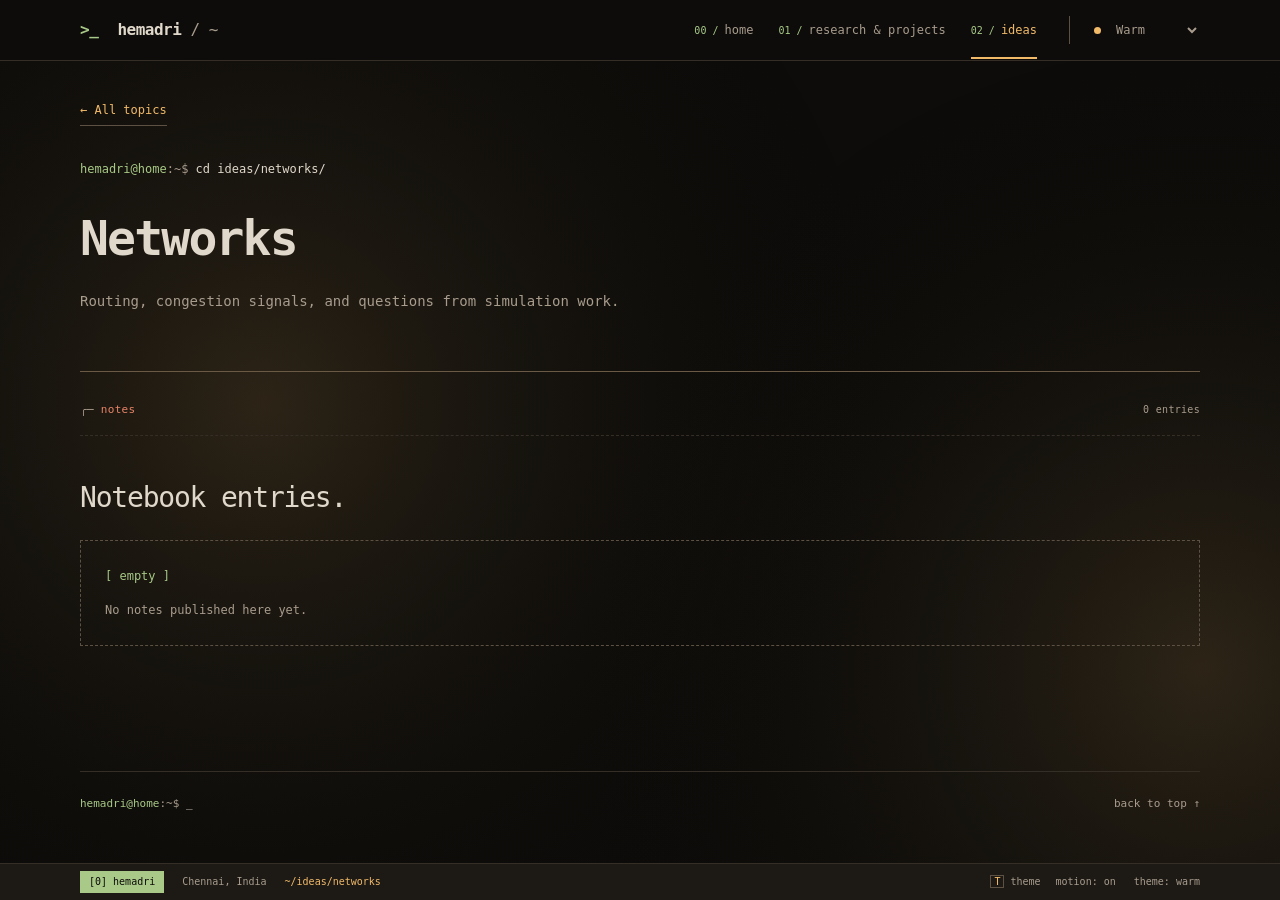
==== docs/ideas-networks.html @ e629ebb4 "Add personal website and GitHub Pages output" ====
<!doctype html>
<html lang="en" data-theme="warm" data-page="~/ideas/networks">
<head>
  <meta charset="utf-8">
  <meta name="viewport" content="width=device-width, initial-scale=1">
  <meta name="description" content="Hemadri Shekhar Das — computer networks, datacenter load balancing, embedded projects, and a background in mathematics.">
  <meta name="theme-color" content="#0d0c0a">
  <meta property="og:title" content="Hemadri Shekhar Das">
  <meta property="og:description" content="Hemadri Shekhar Das — computer networks, datacenter load balancing, embedded projects, and a background in mathematics.">
  <meta property="og:type" content="website">
  <title>Networks · Hemadri Shekhar Das</title>
  <link rel="icon" href="assets/favicon.svg" type="image/svg+xml">
  <link rel="stylesheet" href="themes.css">
  <link rel="stylesheet" href="styles.css">
  <script src="boot.js"></script>
  <script src="app.js" defer></script>
</head>
<body>
  <canvas id="ambient-field" aria-hidden="true"></canvas>
  <a class="skip-link" href="#main">Skip to content</a>
  <header class="site-header">
    <div class="header-inner">
      <a class="brand" href="index.html" aria-label="Hemadri, home"><span class="prompt-mark">&gt;_</span> hemadri<span class="brand-path"> / ~</span></a>
      <nav aria-label="Main navigation"><a href="index.html"><span aria-hidden="true">00 / </span>home</a><a href="research.html"><span aria-hidden="true">01 / </span>research &amp; projects</a><a href="ideas.html" aria-current="page"><span aria-hidden="true">02 / </span>ideas</a></nav>
      <label class="theme-control" hidden><span class="theme-dot" aria-hidden="true"></span><span class="sr-only">Color theme</span>
        <select id="theme"><option value="warm" selected>Warm</option><option value="nord">Nord</option><option value="tokyo">Tokyo</option><option value="rose-pine">Rosé Pine</option><option value="paper">Paper</option></select>
      </label>
    </div>
  </header>
  <main id="main">
<div class="window-bar wrap" aria-hidden="true"><span class="window-lights"><i></i><i></i><i></i></span><span>hemadri@home: ~/ideas/networks</span><span>UTF-8</span></div>
<header class="page-intro wrap"><a class="text-link breadcrumb" href="ideas.html">← All topics</a><p class="shell-line"><span>hemadri@home</span><span class="dim">:~$</span> cd ideas/networks/</p><h1>Networks</h1><p>Routing, congestion signals, and questions from simulation work.</p></header><section class="section wrap" aria-labelledby="notes-title"><div class="section-label"><span>notes</span><span class="section-path">0 entries</span></div><h2 id="notes-title">Notebook entries.</h2><p class="empty-notes"><span class="dim">[ empty ]</span> No notes published here yet.</p></section>
  </main>
  <footer class="footer wrap"><span><span class="prompt-mark">hemadri@home</span><span class="dim">:~$</span> <span aria-hidden="true">_</span></span><a href="#main">back to top ↑</a></footer>
  <div class="statusbar"><div class="statusbar-inner"><span class="session-label">[0] hemadri</span><span class="status-location">Chennai, India</span><span class="session-path" id="session-path">~/ideas/networks</span><div class="terminal-controls" hidden><button id="cycle-theme" type="button" title="Next theme (T)"><kbd>T</kbd> theme</button><button id="motion-toggle" type="button" aria-pressed="true">motion: on</button></div><span class="status-theme">theme: <span id="theme-name">warm</span></span></div></div>
<p class="sr-only" id="theme-status" role="status" aria-live="polite"></p>
</body>
</html>
---- docs/themes.css ----
:root[data-theme="warm"]{color-scheme:dark;--background:#0d0c0a;--titlebar:#1d1a16;--border:#5c5142;--text:#e0d8ca;--muted:#a89c8d;--prompt:#a8c987;--key:#e78368;--heading:#f1ba69;--index:#a8c987;--rule:#6a5a45;--soft_rule:#342e27;--swatch-0:#a94742;--swatch-1:#dc7652;--swatch-2:#e0a657;--swatch-3:#adbb80;--swatch-4:#719c88;--swatch-5:#e0d0b8;}
:root[data-theme="nord"]{color-scheme:dark;--background:#202630;--titlebar:#2e3440;--border:#4c566a;--text:#eceff4;--muted:#aab6c9;--prompt:#a3be8c;--key:#88c0d0;--heading:#81a1c1;--index:#a3be8c;--rule:#616e88;--soft_rule:#3b4252;--swatch-0:#bf616a;--swatch-1:#d08770;--swatch-2:#ebcb8b;--swatch-3:#a3be8c;--swatch-4:#88c0d0;--swatch-5:#b48ead;}
:root[data-theme="tokyo"]{color-scheme:dark;--background:#1a1b26;--titlebar:#24283b;--border:#414868;--text:#c0caf5;--muted:#a9b1d6;--prompt:#9ece6a;--key:#7dcfff;--heading:#bb9af7;--index:#9ece6a;--rule:#565f89;--soft_rule:#343b58;--swatch-0:#f7768e;--swatch-1:#ff9e64;--swatch-2:#e0af68;--swatch-3:#9ece6a;--swatch-4:#7aa2f7;--swatch-5:#bb9af7;}
:root[data-theme="rose-pine"]{color-scheme:dark;--background:#191724;--titlebar:#26233a;--border:#524f67;--text:#e0def4;--muted:#a49eb8;--prompt:#9ccfd8;--key:#ebbcba;--heading:#c4a7e7;--index:#f6c177;--rule:#6e6a86;--soft_rule:#393552;--swatch-0:#eb6f92;--swatch-1:#f6c177;--swatch-2:#ebbcba;--swatch-3:#9ccfd8;--swatch-4:#31748f;--swatch-5:#c4a7e7;}
:root[data-theme="paper"]{color-scheme:light;--background:#f5f0e6;--titlebar:#e8e0d2;--border:#b2a590;--text:#302d29;--muted:#696055;--prompt:#35624b;--key:#994c35;--heading:#79551e;--index:#35624b;--rule:#b2a590;--soft_rule:#d8cebf;--swatch-0:#a84639;--swatch-1:#ac652e;--swatch-2:#967421;--swatch-3:#547353;--swatch-4:#477a86;--swatch-5:#846486;}
---- docs/styles.css ----
* { box-sizing: border-box; }
html { scroll-behavior: smooth; scroll-padding-top: 100px; }
body { margin: 0; background: var(--background); color: var(--text); font: 14px/1.85 "DejaVu Sans Mono", "SFMono-Regular", Consolas, monospace; -webkit-font-smoothing: antialiased; }
::selection { background: var(--heading); color: var(--background); }
a { color: inherit; text-decoration: none; text-underline-offset: 5px; }
button, select { font: inherit; }
button, a, select, summary { -webkit-tap-highlight-color: transparent; }
a:focus-visible, button:focus-visible, select:focus-visible, summary:focus-visible { outline: 2px solid var(--heading); outline-offset: 5px; }
a:hover { color: var(--heading); }
[hidden] { display: none !important; }
.wrap, .header-inner, .statusbar-inner { width: min(1120px, calc(100% - 96px)); margin-inline: auto; }
.dim { color: var(--muted); }
.sr-only { position: absolute; width: 1px; height: 1px; padding: 0; overflow: hidden; clip: rect(0,0,0,0); white-space: nowrap; border: 0; }
.skip-link { position: fixed; top: -90px; left: 20px; z-index: 50; padding: 10px 16px; background: var(--heading); color: var(--background); }
.skip-link:focus { top: 15px; }
.site-header { position: sticky; top: 0; z-index: 10; background: var(--background); border-bottom: 1px solid var(--soft_rule); }
.header-inner { min-height: 78px; display: flex; align-items: center; gap: 32px; }
.brand { white-space: nowrap; font-weight: 700; font-size: 16px; letter-spacing: -.5px; }
.prompt-mark { color: var(--prompt); }
.brand .prompt-mark { margin-right: 10px; }
.brand-path { color: var(--muted); font-weight: 400; }
nav { display: flex; gap: 25px; margin-left: auto; font-size: 12px; }
nav a { color: var(--muted); position: relative; }
nav a[aria-current="location"] { color: var(--heading); }
nav a[aria-current="location"]::after { content: ""; position: absolute; bottom: -27px; left: 0; right: 0; height: 2px; background: var(--heading); }
.theme-control { display: flex; gap: 9px; align-items: center; border-left: 1px solid var(--border); padding-left: 24px; }
.theme-dot { width: 7px; height: 7px; background: var(--heading); border-radius: 50%; }
select { background: var(--background); border: 0; color: var(--muted); font-size: 12px; padding: 6px 2px; cursor: pointer; max-width: 110px; }
.hero { display: grid; grid-template-columns: .78fr 1.22fr; align-items: center; gap: 72px; padding-top: 84px; padding-bottom: 84px; min-height: 660px; }
.portrait-column { align-self: center; }
.file-label { display: flex; align-items: center; gap: 9px; margin: 0 0 15px; font-size: 11px; color: var(--muted); }
.tiny-square { width: 6px; height: 6px; border: 1px solid var(--heading); }
.file-type { margin-left: auto; letter-spacing: 1px; opacity: .8; }
.portrait { width: 100%; height: auto; display: block; }
.portrait-caption { display: flex; justify-content: space-between; align-items: center; gap: 10px; margin-top: 18px; font-size: 11px; color: var(--muted); }
.swatches { display: flex; gap: 4px; }
.swatches i { width: 12px; height: 10px; background: var(--swatch-0); }
.swatches i:nth-child(2) { background: var(--swatch-1); }.swatches i:nth-child(3) { background: var(--swatch-2); }.swatches i:nth-child(4) { background: var(--swatch-3); }.swatches i:nth-child(5) { background: var(--swatch-4); }.swatches i:nth-child(6) { background: var(--swatch-5); }
.shell-line { margin: 0 0 22px; font-size: 12px; }.shell-line > span:first-child { color: var(--prompt); }
h1 { margin: 0 0 21px; font-size: clamp(34px, 4.1vw, 55px); line-height: 1.18; font-weight: 600; letter-spacing: -2.7px; }
h1 > span { color: var(--heading); }
.cursor { color: var(--muted); font-weight: 400; }
.education-line { margin: 0 0 22px; font-size: 12px; color: var(--key); }
.education-line .dim { margin-inline: 4px; }
.hero-description { max-width: 510px; margin: 0; line-height: 1.95; }
.hero-actions { display: flex; align-items: center; gap: 27px; flex-wrap: wrap; margin: 30px 0 25px; font-size: 12px; }
.primary-link { padding: 10px 16px; background: var(--heading); color: var(--background); border: 1px solid var(--heading); }
.primary-link:hover { color: var(--background); filter: brightness(1.12); }
.primary-link span { margin-left: 14px; }
.text-link { color: var(--heading); border-bottom: 1px solid var(--border); padding-bottom: 4px; }
.text-link:hover { border-color: var(--heading); }
.hero-footnote { color: var(--muted); font-size: 11px; display: flex; align-items: center; gap: 9px; }
.status-dot { width: 5px; height: 5px; border-radius: 50%; background: var(--prompt); flex-shrink: 0; }
.section { padding-top: 28px; padding-bottom: 76px; border-top: 1px solid var(--rule); }
.section-label { display: flex; justify-content: space-between; align-items: center; margin-bottom: 42px; font-size: 11px; color: var(--key); letter-spacing: .3px; }
.section-path { color: var(--muted); }
h2 { margin: 0 0 23px; font-size: 28px; letter-spacing: -1.2px; line-height: 1.4; font-weight: 500; color: var(--text); }
h3 { font-weight: 500; }
p { margin: 0 0 20px; }
.research-grid { display: grid; grid-template-columns: 1.28fr .9fr; gap: 80px; }
.research-grid > div > p { max-width: 620px; }
.research-grid > div > .text-link { display: inline-block; margin-top: 7px; font-size: 12px; }
.research-aside { border-left: 1px solid var(--soft_rule); padding-left: 32px; }
.research-aside h3, .tools-aside h3 { margin: 0 0 21px; color: var(--heading); font-size: 13px; }
.focus-list { list-style: none; padding: 0; margin: 0; font-size: 12px; }
.focus-list li { position: relative; padding-left: 19px; margin-bottom: 15px; }
.focus-list li::before { content: "›"; position: absolute; left: 0; color: var(--prompt); font-size: 16px; }
.research-status { margin-top: 28px; border-top: 1px solid var(--soft_rule); padding-top: 20px; }
.status-label { font-size: 10px; letter-spacing: .6px; color: var(--prompt); text-transform: uppercase; }
.research-status p { margin: 10px 0 0; color: var(--muted); font-size: 11px; line-height: 1.9; }
.section-heading { display: flex; align-items: baseline; justify-content: space-between; gap: 24px; }
.section-heading h2 { margin-bottom: 12px; }
.section-intro { color: var(--muted); font-size: 12px; }
.project-count { white-space: nowrap; font-size: 11px; color: var(--muted); }
.filters { display: flex; gap: 8px; flex-wrap: wrap; margin: 8px 0 24px; }
.filters button { background: transparent; border: 1px solid transparent; color: var(--muted); font-size: 11px; cursor: pointer; padding: 4px 13px; }
.filters button:hover { color: var(--heading); }
.filters button[aria-pressed="true"] { border-color: var(--border); color: var(--heading); background: var(--titlebar); }
.project { display: grid; grid-template-columns: 42px 1fr; gap: 12px; border-top: 1px solid var(--soft_rule); padding: 27px 0; }
.project-number { color: var(--prompt); font-size: 12px; padding-top: 4px; }
.project-heading { display: flex; justify-content: space-between; gap: 16px; align-items: baseline; margin-bottom: 8px; }
.project-heading h3 { margin: 0; color: var(--heading); font-size: 18px; letter-spacing: -.5px; }
.project-heading a:hover { text-decoration: underline; }
.project-kind { color: var(--key); font-size: 10px; }
.project-content > p { font-size: 12px; max-width: 850px; margin-bottom: 13px; }
.project-bottom { display: flex; align-items: baseline; gap: 20px; justify-content: space-between; }
.project-tags { display: flex; flex-wrap: wrap; gap: 5px 18px; color: var(--muted); font-size: 10px; }
.source-link { font-size: 11px; color: var(--heading); white-space: nowrap; }
details { margin-top: 14px; }
summary { cursor: pointer; color: var(--muted); font-size: 11px; width: fit-content; }
summary:hover { color: var(--heading); }
summary span { margin-left: 8px; }
details[open] summary { color: var(--heading); }
details ul { margin: 14px 0 0; padding-left: 18px; max-width: 850px; font-size: 12px; color: var(--muted); }
details li { margin-bottom: 9px; }
.all-repositories { display: inline-block; font-size: 12px; margin-top: 10px; }
.about-grid { display: grid; grid-template-columns: 1.15fr 1fr; gap: 80px; }
.about-grid h2 { font-size: 25px; }
.about-grid > div > p { font-size: 13px; }
.education-list { margin: 30px 0 0; font-size: 12px; }
.education-list > div { display: grid; grid-template-columns: 45px 1fr; gap: 15px; margin-bottom: 18px; }
.education-list dt { color: var(--prompt); font-size: 11px; }
dd { margin: 0; }
.education-list strong { font-weight: 400; display: block; }
.education-list dd span { display: block; color: var(--muted); font-size: 11px; }
.tools-aside { border-left: 1px solid var(--soft_rule); padding-left: 32px; }
.tool-list { margin: 0; }
.tool-list > div { border-bottom: 1px solid var(--soft_rule); padding: 13px 0; }
.tool-list > div:first-child { padding-top: 0; }
.tool-list dt { color: var(--key); font-size: 11px; margin-bottom: 4px; }
.tool-list dd { font-size: 12px; }
.contact { padding-bottom: 55px; }
.contact .section-label { margin-bottom: 28px; }
.contact-inner { display: flex; align-items: center; justify-content: space-between; gap: 35px; }
.contact-inner h2 { margin-bottom: 8px; }
.contact-inner p { color: var(--muted); font-size: 12px; margin: 0; }
.contact-links { display: flex; flex-wrap: wrap; gap: 18px; }
.contact-links a { color: var(--heading); font-size: 13px; padding: 7px 0; border-bottom: 1px solid var(--border); }
.contact-links a span { margin-left: 15px; }
.footer { display: flex; justify-content: space-between; gap: 24px; border-top: 1px solid var(--soft_rule); padding-block: 22px 32px; font-size: 11px; }
.footer > a { color: var(--muted); }
.statusbar { background: var(--titlebar); border-top: 1px solid var(--soft_rule); font-size: 10px; color: var(--muted); }
.statusbar-inner { display: flex; gap: 25px; align-items: center; min-height: 31px; }
.session-label { color: var(--prompt); }
.status-theme { margin-left: auto; }
@media(min-width:1450px) { .hero { padding-block: 110px; } }
@media(max-width:950px) {
  .wrap, .header-inner, .statusbar-inner { width: calc(100% - 48px); }
  .header-inner { gap: 20px; } nav { gap: 16px; }.brand-path { display:none; }
  .theme-control { padding-left: 15px; }
  .hero { gap: 36px; min-height: auto; padding-block: 65px; grid-template-columns: .75fr 1.25fr; }
  h1 { letter-spacing: -1.6px; }.hero-description { font-size: 13px; }
  .research-grid,.about-grid { gap: 35px; }.research-aside,.tools-aside { padding-left: 24px; }
  h2 { font-size: 25px; }.education-line { font-size: 11px; }
}
@media(max-width:680px) {
  .wrap, .header-inner, .statusbar-inner { width: calc(100% - 36px); }
  .header-inner { flex-wrap: wrap; gap: 0; padding-block: 13px 10px; min-height: auto; }
  .brand { font-size: 14px; }.theme-control { margin-left: auto; border:0; }
  nav { order: 3; flex-basis: 100%; justify-content: space-between; margin: 12px 0 0; gap: 12px; font-size:11px; }
  nav a[aria-current="location"]::after { bottom:-10px; }
  .hero { grid-template-columns: 1fr; gap: 40px; padding-block: 45px; }
  .hero-copy { grid-row:1; } h1 { font-size: clamp(37px, 10vw, 54px); }
  .hero-description { max-width: 100%; font-size: 14px; }
  .portrait-column { width: min(310px,85%); margin-inline:auto; }
  .hero-actions { gap:22px; }.education-line { font-size: 11px; }.hero-footnote { font-size:10px; }
  .section { padding-top:22px; padding-bottom:45px; }.section-label { margin-bottom:28px; }
  .research-grid,.about-grid { grid-template-columns:1fr; gap:32px; }
  .research-aside,.tools-aside { border-left:0; border-top:1px solid var(--soft_rule); padding:24px 0 0; }
  .research-grid p { font-size:13px; } h2,.about-grid h2 { font-size:23px; }
  .section-heading { gap:12px; }.project-count { font-size:10px; }
  .project { grid-template-columns:25px 1fr; gap:8px; }
  .project-heading { display:block; }.project-heading h3 { font-size:16px; }
  .project-kind { display:inline-block; margin-top:3px; }.project-bottom { align-items:flex-start; gap:12px; }
  .project-tags { gap:4px 12px; }.project-content > p { font-size:12px; }
  .contact-inner { align-items:flex-start; flex-direction:column; gap:20px; }
  .statusbar-inner { gap:12px; }.status-location { display:none; }
}
@media(prefers-reduced-motion:reduce) { html { scroll-behavior:auto; } }
@media print { .site-header,.filters,.statusbar,.hero-actions,.footer { display:none!important; } body { background:white; color:black; } .wrap { width:100%; } .hero { padding-block:25px; min-height:0; } .section { padding-block:20px; } a { color:inherit; } }

/* A quiet terminal frame; the document remains the primary interface. */
body { transition: background-color .25s, color .25s; padding-bottom: 36px; }
.window-bar { margin-top: 32px; display: flex; align-items: center; justify-content: space-between; gap: 18px; border: 1px solid var(--border); background: var(--titlebar); padding: 9px 18px; color: var(--muted); font-size: 10px; }
.window-lights { display: flex; gap: 6px; }
.window-lights i { width: 7px; height: 7px; border-radius: 50%; background: var(--key); }
.window-lights i:nth-child(2) { background: var(--heading); }
.window-lights i:nth-child(3) { background: var(--prompt); }
.hero { position: relative; isolation: isolate; border: 1px solid var(--border); border-top: 0; padding: 58px 38px; margin-bottom: 60px; min-height: 590px; gap: 48px; overflow: hidden; }
.hero-copy, .portrait-column { position: relative; z-index: 1; min-width: 0; }
.ascii-field { position: absolute; top: 0; right: -12px; bottom: 0; margin: 0; width: 240px; overflow: hidden; pointer-events: none; user-select: none; color: var(--heading); opacity: .085; font: 11px/17px monospace; white-space: pre; mask-image: linear-gradient(to right, transparent, #000); }
.typed-command { display: inline-block; vertical-align: bottom; white-space: nowrap; overflow: hidden; }
html[data-motion="on"] .cursor { animation: cursor-blink 1.1s step-end infinite; }
.section-label > span:first-child::before { content: '╭─ '; color: var(--muted); }
.section-label { border-bottom: 1px dashed var(--soft_rule); padding-bottom: 14px; }
.section-path { font-size: 10px; }
.project { transition: background-color .2s, border-color .2s; }
.project:hover { border-top-color: var(--heading); background: var(--titlebar); }
.project-number::before { content: '['; color: var(--muted); }
.project-number::after { content: ']'; color: var(--muted); }
.project { grid-template-columns: 48px 1fr; }
.statusbar { position: fixed; bottom: 0; left: 0; right: 0; z-index: 15; }
.statusbar-inner { gap: 18px; min-height: 36px; }
.session-label { background: var(--prompt); color: var(--background); padding: 2px 9px; }
.session-path { color: var(--heading); }
.terminal-controls { display: flex; gap: 15px; margin-left: auto; }
.terminal-controls button { cursor: pointer; border: 0; padding: 4px 0; color: var(--muted); background: transparent; font-size: 10px; }
.terminal-controls button:hover { color: var(--heading); }
kbd { font: inherit; color: var(--heading); border: 1px solid var(--border); padding: 0 3px; }
.status-theme { margin-left: 0; }
@keyframes cursor-blink { 50% { opacity: 0; } }
@keyframes arrive { from { opacity: .3; transform: translateY(9px); } to { opacity: 1; transform: none; } }
@media (max-width: 950px) { .hero { padding: 38px 24px; gap: 28px; min-height: auto; } .status-location { display: none; } }
@media (max-width: 680px) {
  .window-bar { margin-top: 20px; padding-inline: 12px; font-size: 9px; gap: 8px; }
  .window-bar > span:last-child { display: none; }
  .hero { padding: 30px 18px; margin-bottom: 36px; gap: 30px; }
  .hero h1 { font-size: clamp(30px, 8.6vw, 47px); letter-spacing: -1.8px; }
  .section-label { gap: 10px; font-size: 10px; letter-spacing: 0; }
  .section-path { font-size: 9px; }
  .statusbar-inner { width: calc(100% - 20px); gap: 10px; }
  .terminal-controls { gap: 10px; }
  .session-path, .status-theme { display: none; }
  .project { grid-template-columns: 32px 1fr; }
}
@media (prefers-reduced-motion: reduce) {
  *, *::before, *::after { animation: none !important; transition: none !important; }
}
html[data-motion="off"] { scroll-behavior: auto; }
html[data-motion="off"] *, html[data-motion="off"] *::before, html[data-motion="off"] *::after { animation: none !important; transition: none !important; }
@media print { .window-bar, .ascii-field { display: none; } .hero { border: 0; } body { padding-bottom: 0; } }

/* Independent pages share the same terminal session chrome. */
nav a[aria-current="page"] { color: var(--heading); }
nav a[aria-current="page"]::after { content: ""; position: absolute; bottom: -27px; left: 0; right: 0; height: 2px; background: var(--heading); }
nav a > span { color: var(--prompt); font-size: 10px; }
.page-intro { padding-block: 60px 48px; max-width: 1120px; }
.page-intro h1 { font-size: clamp(30px, 4vw, 48px); letter-spacing: -1.8px; line-height: 1.25; }
.page-intro > p:last-of-type { max-width: 680px; color: var(--muted); }
.page-intro .shell-line { margin-bottom: 28px; }
.page-jumps { display: flex; flex-wrap: wrap; gap: 12px 28px; font-size: 11px; color: var(--heading); }
.directory-grid { display: grid; grid-template-columns: 1fr 1fr; border-top: 1px solid var(--border); }
.directory-grid > a { display: block; padding: 24px 24px 16px 0; }
.directory-grid > a + a { padding-left: 28px; border-left: 1px solid var(--border); }
.directory-grid > a:hover, .topic-row:hover { background: var(--titlebar); }
.directory-grid span { font-size: 11px; }
.directory-grid h3 { font-size: 18px; color: var(--heading); margin: 12px 0; }
.directory-grid p { font-size: 12px; color: var(--muted); max-width: 400px; }
.coursework-heading { margin-top: 28px !important; }
.coursework-list { font-size: 12px; color: var(--muted); }
.topic-row { display: flex; justify-content: space-between; align-items: center; gap: 25px; padding: 26px 12px; border-top: 1px solid var(--soft_rule); }
.topic-row h3 { margin: 0 0 8px; color: var(--heading); font-size: 19px; }
.topic-row p { margin: 0; font-size: 12px; color: var(--muted); }
.topic-row > span { font-size: 11px; color: var(--prompt); white-space: nowrap; }
.breadcrumb { display: inline-block; margin-bottom: 32px; font-size: 12px; }
.empty-notes { border: 1px dashed var(--border); padding: 24px; color: var(--muted); font-size: 12px; }
.empty-notes > span { display: block; color: var(--prompt); margin-bottom: 12px; }
.note-page { max-width: 800px; padding-block: 50px 80px; }
.note-page h1 { font-size: clamp(28px, 4vw, 44px); line-height: 1.3; letter-spacing: -1.5px; }
.note-page p { line-height: 2; }
main { min-height: calc(100vh - 190px); }
@media (max-width:950px) { nav { gap: 14px; font-size: 11px; } nav a > span { display: none; } }
@media (max-width:680px) {
  nav a[aria-current="page"]::after { bottom: -10px; }
  .directory-grid { grid-template-columns: 1fr; }
  .directory-grid > a + a { padding-left: 0; border-left: 0; border-top: 1px solid var(--border); }
  .page-intro { padding-block: 36px; }
  .topic-row { align-items: flex-start; gap: 15px; padding-inline: 0; }
  .topic-row h3 { font-size: 17px; }
}

/* Compact terminal panes, following the simpler third mockup. */
.window-bar { display: none; }
.header-inner { min-height: 60px; }
nav a[aria-current="page"]::after { bottom: -18px; }
.hero { border: 0; padding: 32px 0 36px; margin-bottom: 0; min-height: 0; grid-template-columns: minmax(220px,.75fr) minmax(0,1.25fr); gap: 24px 40px; overflow: visible; }
.boot-prompt { grid-column: 1 / -1; display: flex; align-items: baseline; justify-content: space-between; gap: 12px; }
.boot-prompt .shell-line { margin: 0; font-size: 13px; }
.command-cursor { color: var(--heading); margin-left: 2px; }
#skip-intro { display: none; font: inherit; font-size: 10px; color: var(--muted); background: transparent; border: 0; cursor: pointer; }
html[data-boot] #skip-intro { display: inline; }
html:not([data-boot]) .command-cursor { display: none; }
html[data-boot="waiting"] #boot-command { visibility: hidden; }
html[data-boot]:not([data-boot="output"]) .portrait-column, html[data-boot]:not([data-boot="output"]) .hero-copy,
html[data-boot] .home-panes, html[data-boot] .footer { visibility: hidden; }
/* Reserve dimensions during typing, so the layout stays still when it appears. */
.portrait-column { border: 1px solid var(--border); padding: 12px; max-width: 350px; position: relative; }
.file-label { position: absolute; top: -10px; left: 10px; background: var(--background); padding: 0 6px; margin: 0; line-height: 18px; }
.file-type, .tiny-square, .portrait-caption > span:first-child { display: none; }
.portrait-caption { justify-content: flex-start; margin-top: 12px; }
.hero h1 { font-size: clamp(28px, 3.5vw, 42px); letter-spacing: -1.5px; margin-bottom: 12px; }
.education-line { margin-bottom: 14px; }
.hero-description { font-size: 13px; line-height: 1.8; }
.hero-actions { margin: 20px 0 16px; gap: 20px; }
.primary-link { background: transparent; color: var(--heading); border: 0; padding: 0; }
.primary-link:hover { color: var(--heading); }
.primary-link::before { content: '[ '; }.primary-link::after { content: ' ]'; }
.home-panes { display: grid; grid-template-columns: 1fr 1fr; gap: 26px; width: min(1120px, calc(100% - 96px)); margin: 12px auto 36px; }
.home-panes > .section { width: 100%; border: 1px solid var(--border); padding: 22px; margin: 0; min-width: 0; }
.home-panes #about { grid-column: 1 / -1; }
.home-panes .section-label { border: 0; margin: -33px 0 20px; padding: 0; }
.home-panes .section-label > span:first-child { background: var(--background); padding: 0 6px; }
.home-panes .section-label > span:first-child::before { content: ''; }
.home-panes .section-path { display: none; }
.home-panes h2 { font-size: 20px; letter-spacing: -.6px; margin-bottom: 16px; }
.home-panes .about-grid { gap: 32px; }
.home-panes .directory-grid { grid-template-columns: 1fr; border: 0; }
.home-panes .directory-grid > a { padding: 10px 0; }
.home-panes .directory-grid > a + a { border-left: 0; border-top: 1px solid var(--soft_rule); padding: 16px 0 0; }
.home-panes .directory-grid h3 { font-size: 15px; margin: 7px 0; }
.home-panes .directory-grid p { margin-bottom: 8px; }
.home-panes .contact-inner { flex-direction: column; align-items: flex-start; gap: 20px; }
.section { padding-bottom: 44px; }
.page-intro { padding-block: 36px; }
@media (max-width:950px) { .home-panes { width: calc(100% - 48px); } }
@media (max-width:680px) {
  .header-inner { min-height: auto; }
  nav a[aria-current="page"]::after { bottom: -10px; }
  .hero { grid-template-columns: 1fr; gap: 24px; padding-block: 24px; }
  .hero-copy { grid-row: auto; }
  .portrait-column { width: min(280px, 100%); margin-inline: 0; }
  .boot-prompt { grid-column: 1; }
  .home-panes { width: calc(100% - 36px); grid-template-columns: 1fr; gap: 28px; }
  .home-panes > .section { padding: 20px 16px; }
  .home-panes .section-label { margin-top: -31px; }
}
@media print { html[data-boot] .home-panes, html[data-boot] .footer, html[data-boot] .portrait-column, html[data-boot] .hero-copy { visibility: visible; } .boot-prompt { display: none; } }

.boot-log { display: none; grid-column: 1 / -1; white-space: pre-wrap; font-size: 11px; line-height: 1.65; color: var(--prompt); min-height: 5em; }
.boot-log:has(div), html[data-boot] .boot-log { display: block; }
.boot-log > div { min-height: 1.65em; }
html[data-boot="startup"] #boot-command, html[data-boot="waiting"] .command-cursor { visibility: hidden; }
html[data-boot="output"] .portrait-column, html[data-boot="output"] .hero-copy,
html[data-boot="output"] .home-panes, html[data-boot="output"] .footer { visibility: visible; }
.typing-tail { color: transparent !important; }
@media print { .boot-log { display: none !important; } .typing-tail { color: inherit !important; } }

/* The shell prompt appears only once all three startup bars have completed. */
html[data-boot="waiting"] .boot-prompt .shell-line,
html[data-boot="startup"] .boot-prompt .shell-line { visibility: hidden; }
body { isolation: isolate; }
#ambient-field { position: fixed; inset: 0; width: 100%; height: 100%; z-index: -1; pointer-events: none; opacity: 1; }
.home-panes > .section, .portrait-column { background: var(--background); }
.home-panes > .section { background: color-mix(in srgb, var(--background) 94%, transparent); }
@media print { #ambient-field { display: none; } }
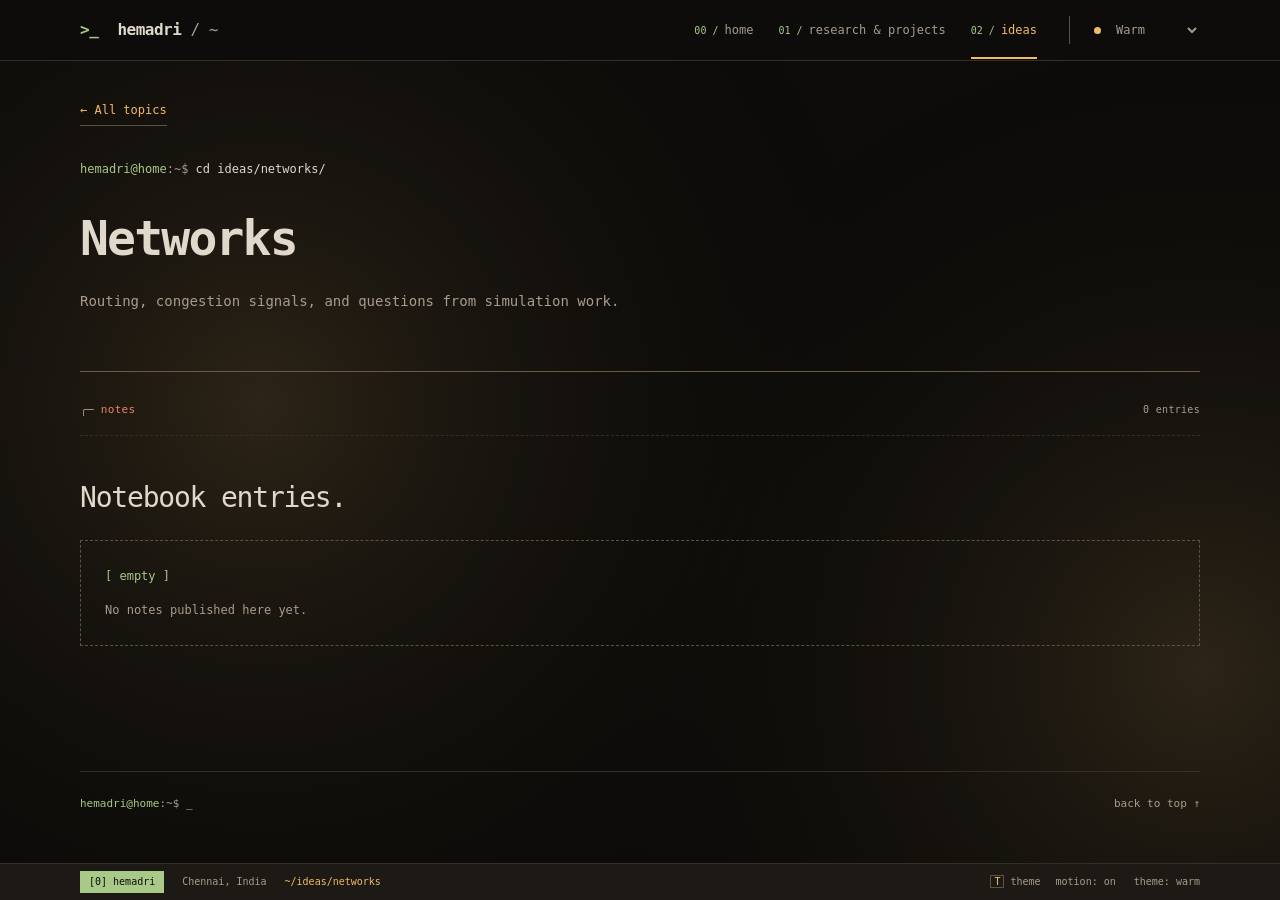
==== commit bdd2f922: "info update" ====
--- a/docs/ideas-networks.html
+++ b/docs/ideas-networks.html
@@ -3,10 +3,10 @@
 <head>
   <meta charset="utf-8">
   <meta name="viewport" content="width=device-width, initial-scale=1">
-  <meta name="description" content="Hemadri Shekhar Das — computer networks, datacenter load balancing, embedded projects, and a background in mathematics.">
+  <meta name="description" content="Hemadri Shekhar Das : computer science graduate interested in computer networks, datacenter routing, and load balancing, with a background in mathematics.">
   <meta name="theme-color" content="#0d0c0a">
   <meta property="og:title" content="Hemadri Shekhar Das">
-  <meta property="og:description" content="Hemadri Shekhar Das — computer networks, datacenter load balancing, embedded projects, and a background in mathematics.">
+  <meta property="og:description" content="Hemadri Shekhar Das : computer science graduate interested in computer networks, datacenter routing, and load balancing, with a background in mathematics.">
   <meta property="og:type" content="website">
   <title>Networks · Hemadri Shekhar Das</title>
   <link rel="icon" href="assets/favicon.svg" type="image/svg+xml">
